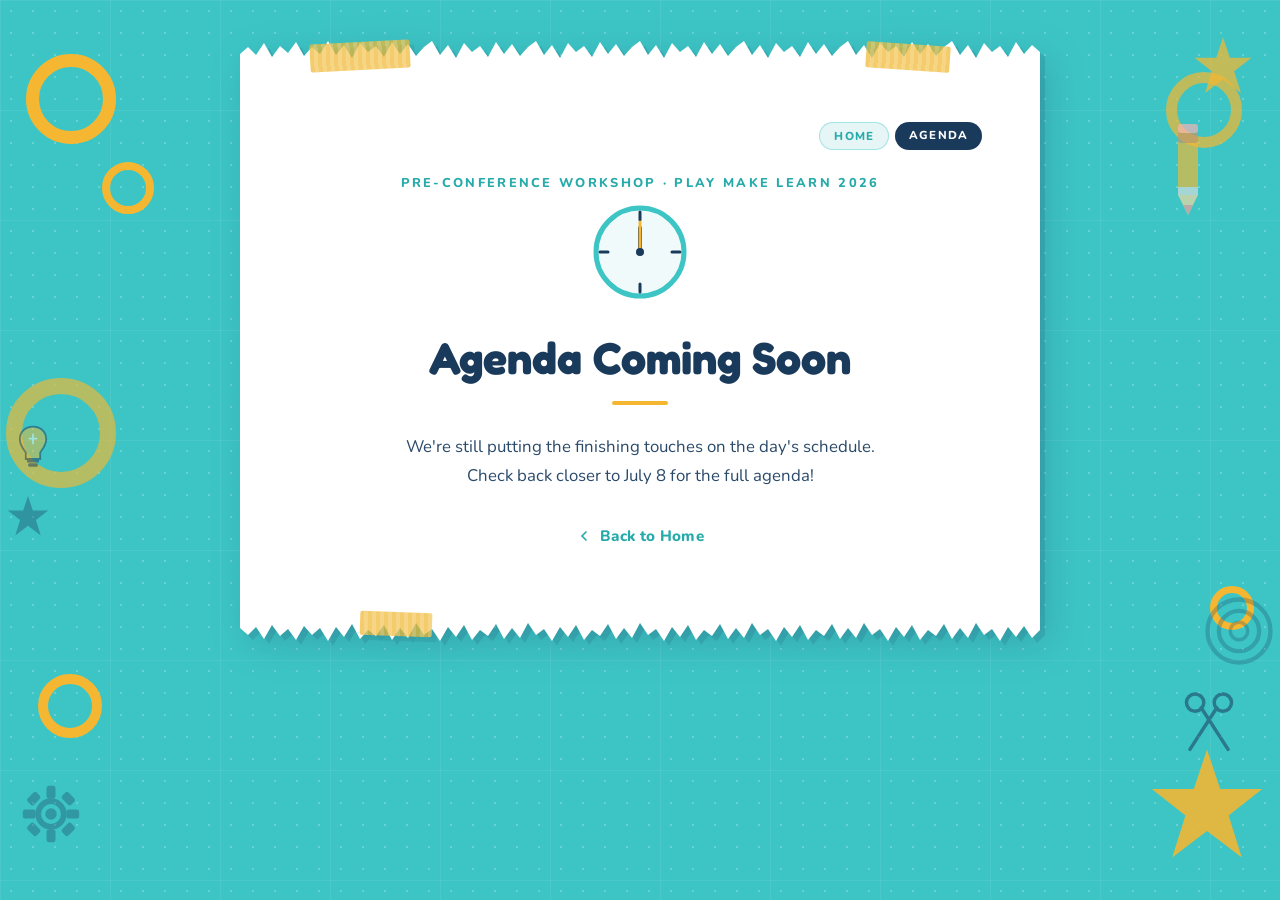
==== agenda.html @ 2caeff80 "Initial commit: STEAM and Making MiniCon pre-conference site" ====
<!DOCTYPE html>
<html lang="en">
<head>
  <meta charset="UTF-8">
  <meta name="viewport" content="width=device-width, initial-scale=1.0">
  <title>Agenda — STEAM and Making MiniCon 2026</title>
  <link rel="preconnect" href="https://fonts.googleapis.com">
  <link rel="preconnect" href="https://fonts.gstatic.com" crossorigin>
  <link href="https://fonts.googleapis.com/css2?family=Fredoka+One&family=Nunito:wght@400;600;700;800&display=swap" rel="stylesheet">
  <style>
    *, *::before, *::after { box-sizing: border-box; margin: 0; padding: 0; }

    :root {
      --teal:       #3DC5C5;
      --teal-dark:  #27AAAA;
      --navy:       #1A3A5C;
      --yellow:     #F5B731;
      --white:      #FFFFFF;
      --kraft:      #C4956A;
    }

    body {
      min-height: 100vh;
      background-color: var(--teal);
      background-image:
        radial-gradient(circle, rgba(255,255,255,0.22) 1.5px, transparent 1.5px),
        linear-gradient(rgba(255,255,255,0.07) 1px, transparent 1px),
        linear-gradient(90deg, rgba(255,255,255,0.07) 1px, transparent 1px);
      background-size: 22px 22px, 110px 110px, 110px 110px;
      font-family: 'Nunito', sans-serif;
      color: var(--navy);
      overflow-x: hidden;
      padding: 60px 24px 80px;
    }

    /* ─── RINGS ──────────────────────────────────────────────────── */
    .ring {
      position: fixed;
      border-radius: 50%;
      border-style: solid;
      border-color: var(--yellow);
      pointer-events: none;
      z-index: 0;
    }
    .r1 { width:90px;  height:90px;  border-width:13px; top:6%;    left:2%;   animation: bob1 5.2s ease-in-out infinite; }
    .r2 { width:52px;  height:52px;  border-width:8px;  top:18%;   left:8%;   animation: bob2 7.0s ease-in-out infinite 1.1s; }
    .r3 { width:110px; height:110px; border-width:16px; top:42%;   left:0.5%; animation: bob1 6.3s ease-in-out infinite 0.6s; opacity:.65; }
    .r4 { width:64px;  height:64px;  border-width:10px; bottom:18%;left:3%;   animation: bob2 8.5s ease-in-out infinite 2s; }
    .r5 { width:76px;  height:76px;  border-width:11px; top:8%;    right:3%;  animation: bob1 6.8s ease-in-out infinite 1.5s; opacity:.7; }
    .r6 { width:44px;  height:44px;  border-width:7px;  bottom:30%;right:2%;  animation: bob2 5.9s ease-in-out infinite 0.8s; }

    .star-wrap { position: fixed; pointer-events: none; z-index: 0; }
    .doodle    { position: fixed; pointer-events: none; z-index: 0; }

    /* ─── ANIMATIONS ──────────────────────────────────────────────── */
    @keyframes bob1 {
      0%,100% { transform: translateY(0)     rotate(0deg); }
      50%      { transform: translateY(-20px) rotate(7deg); }
    }
    @keyframes bob2 {
      0%,100% { transform: translateY(0)     rotate(0deg); }
      50%      { transform: translateY(-14px) rotate(-5deg); }
    }
    @keyframes spin-cw  { to { transform: rotate(360deg);  } }
    @keyframes spin-ccw { to { transform: rotate(-360deg); } }
    @keyframes card-in {
      from { opacity:0; transform: translateY(36px); }
      to   { opacity:1; transform: translateY(0); }
    }
    @keyframes pencil-bob {
      0%,100% { transform: translateY(0)   rotate(-14deg); }
      50%      { transform: translateY(-9px) rotate(-9deg); }
    }
    @keyframes scissors {
      0%,100% { transform: rotate(-22deg); }
      50%      { transform: rotate(-8deg); }
    }
    @keyframes glow {
      0%,100% { opacity:.45; }
      50%      { opacity:.9;  }
    }
    @keyframes clock-tick {
      0%   { transform: rotate(0deg); }
      100% { transform: rotate(360deg); }
    }
    @keyframes float-wrench {
      0%,100% { transform: translateY(0) rotate(20deg); }
      50%      { transform: translateY(-12px) rotate(28deg); }
    }

    /* ─── NAV TABS ────────────────────────────────────────────────── */
    .nav-tabs {
      display: flex;
      justify-content: flex-end;
      gap: 6px;
      margin-bottom: 24px;
    }
    .nav-tab {
      font-family: 'Nunito', sans-serif;
      font-weight: 800;
      font-size: .72rem;
      letter-spacing: .1em;
      text-transform: uppercase;
      text-decoration: none;
      padding: 5px 14px;
      border-radius: 50px;
      transition: background .15s, color .15s;
    }
    .nav-tab.active {
      background: var(--navy);
      color: var(--white);
    }
    .nav-tab:not(.active) {
      background: #e6f6f6;
      color: var(--teal-dark);
      border: 1.5px solid rgba(62,198,198,.4);
    }
    .nav-tab:not(.active):hover {
      background: #cfeeed;
    }

    /* ─── PAGE / CARD ─────────────────────────────────────────────── */
    .page {
      position: relative;
      z-index: 1;
      max-width: 800px;
      margin: 0 auto;
    }
    .card-wrap {
      position: relative;
      animation: card-in .9s cubic-bezier(.34,1.56,.64,1) both;
      filter: drop-shadow(5px 5px 0 rgba(26,58,92,.14)) drop-shadow(8px 10px 18px rgba(26,58,92,.2));
    }

    /* Torn paper edges */
    .tear {
      position: absolute;
      left: 0;
      right: 0;
      width: 100%;
      pointer-events: none;
      display: block;
    }
    .tear-top    { top:    -22px; height: 26px; }
    .tear-bottom { bottom: -22px; height: 26px; }

    .card {
      position: relative;
      background: var(--white);
      padding: 62px 58px 72px;
      text-align: center;
    }

    /* Masking tape */
    .tape {
      position: absolute;
      background: rgba(240,185,50,.72);
      z-index: 20;
      border-radius: 2px;
    }
    .tape::after {
      content: '';
      position: absolute;
      inset: 0;
      border-radius: 2px;
      background: repeating-linear-gradient(
        90deg,
        transparent 0px, transparent 4px,
        rgba(255,255,255,.18) 4px, rgba(255,255,255,.18) 8px
      );
    }
    .tape-tl { width:100px; height:28px; top:-18px; left:70px;   transform: rotate(-3deg); }
    .tape-tr { width: 84px; height:26px; top:-16px; right:90px;  transform: rotate(4deg);  }
    .tape-bl { width: 72px; height:24px; bottom:-14px; left:120px; transform: rotate(2deg); }

    /* ─── COMING SOON CONTENT ─────────────────────────────────────── */
    .eyebrow {
      font-weight: 800;
      font-size: .8rem;
      letter-spacing: .18em;
      text-transform: uppercase;
      color: var(--teal-dark);
      margin-bottom: 10px;
    }
    .cs-icon {
      margin: 0 auto 28px;
      width: 100px;
      height: 100px;
    }
    .cs-title {
      font-family: 'Fredoka One', cursive;
      font-size: clamp(2rem, 6vw, 2.8rem);
      color: var(--navy);
      margin-bottom: 16px;
    }
    .cs-desc {
      font-size: 1.05rem;
      line-height: 1.7;
      color: #2a4a6a;
      max-width: 480px;
      margin: 0 auto 36px;
    }
    .divider {
      width: 56px; height: 4px;
      background: var(--yellow);
      border-radius: 2px;
      margin: 0 auto 28px;
    }
    .back-link {
      display: inline-flex;
      align-items: center;
      gap: 8px;
      font-family: 'Nunito', sans-serif;
      font-weight: 800;
      font-size: .95rem;
      color: var(--teal-dark);
      text-decoration: none;
      letter-spacing: .02em;
      transition: color .15s;
    }
    .back-link:hover { color: var(--navy); }

    /* ─── RESPONSIVE ──────────────────────────────────────────────── */
    @media (max-width: 620px) {
      body { padding: 48px 14px 70px; }
      .card { padding: 52px 24px 56px; }
      .r3, .r4, .r6 { display: none; }
    }
  </style>
</head>
<body>

  <!-- Rings -->
  <div class="ring r1"></div>
  <div class="ring r2"></div>
  <div class="ring r3"></div>
  <div class="ring r4"></div>
  <div class="ring r5"></div>
  <div class="ring r6"></div>

  <!-- Starbursts -->
  <div class="star-wrap" style="bottom:3%;right:1%;width:120px;animation:spin-cw 22s linear infinite;opacity:.88;">
    <svg viewBox="0 0 100 100"><polygon points="50,2 61,35 96,35 68,57 79,92 50,70 21,92 32,57 4,35 39,35" fill="#F5B731"/></svg>
  </div>
  <div class="star-wrap" style="top:4%;right:2%;width:62px;animation:spin-ccw 14s linear infinite;opacity:.72;">
    <svg viewBox="0 0 100 100"><polygon points="50,2 61,35 96,35 68,57 79,92 50,70 21,92 32,57 4,35 39,35" fill="#F5B731"/></svg>
  </div>
  <div class="star-wrap" style="top:55%;left:0.5%;width:44px;animation:spin-cw 30s linear infinite 4s;opacity:.35;">
    <svg viewBox="0 0 100 100"><polygon points="50,2 61,35 96,35 68,57 79,92 50,70 21,92 32,57 4,35 39,35" fill="#1A3A5C"/></svg>
  </div>

  <!-- Pencil -->
  <svg class="doodle" style="top:13%;right:5.5%;width:44px;animation:pencil-bob 4s ease-in-out infinite;opacity:.65;" viewBox="0 0 44 110" fill="none">
    <rect x="12" y="12" width="20" height="62" rx="3" fill="#F5B731"/>
    <rect x="12" y="12" width="20" height="14" rx="3" fill="#C4956A"/>
    <rect x="12" y="70" width="20" height="8" rx="0" fill="#ddd"/>
    <polygon points="12,78 32,78 22,98" fill="#FFDBA0"/>
    <polygon points="17,88 27,88 22,98" fill="#FF9B9B"/>
    <rect x="12" y="7" width="20" height="9" rx="3" fill="#FFB3B3"/>
  </svg>

  <!-- Scissors -->
  <svg class="doodle" style="bottom:16%;right:3.5%;width:52px;animation:scissors 2.2s ease-in-out infinite;opacity:.55;" viewBox="0 0 60 80" fill="none">
    <circle cx="14" cy="18" r="10" stroke="#1A3A5C" stroke-width="4" fill="none"/>
    <circle cx="46" cy="18" r="10" stroke="#1A3A5C" stroke-width="4" fill="none"/>
    <line x1="21" y1="24" x2="52" y2="72" stroke="#1A3A5C" stroke-width="4" stroke-linecap="round"/>
    <line x1="39" y1="24" x2="8"  y2="72" stroke="#1A3A5C" stroke-width="4" stroke-linecap="round"/>
  </svg>

  <!-- Gear -->
  <svg class="doodle" style="bottom:6%;left:1.5%;width:64px;animation:spin-cw 12s linear infinite;opacity:.32;" viewBox="0 0 100 100">
    <circle cx="50" cy="50" r="20" fill="none" stroke="#1A3A5C" stroke-width="9"/>
    <circle cx="50" cy="50" r="9"  fill="#1A3A5C"/>
    <rect x="43" y="6"  width="14" height="20" rx="4" fill="#1A3A5C"/>
    <rect x="43" y="74" width="14" height="20" rx="4" fill="#1A3A5C"/>
    <rect x="6"  y="43" width="20" height="14" rx="4" fill="#1A3A5C"/>
    <rect x="74" y="43" width="20" height="14" rx="4" fill="#1A3A5C"/>
    <rect x="16" y="16" width="14" height="20" rx="4" fill="#1A3A5C" transform="rotate(45 23 26)"/>
    <rect x="70" y="16" width="14" height="20" rx="4" fill="#1A3A5C" transform="rotate(-45 77 26)"/>
    <rect x="16" y="64" width="14" height="20" rx="4" fill="#1A3A5C" transform="rotate(-45 23 74)"/>
    <rect x="70" y="64" width="14" height="20" rx="4" fill="#1A3A5C" transform="rotate(45 77 74)"/>
  </svg>

  <!-- Lightbulb -->
  <svg class="doodle" style="top:47%;left:1.2%;width:36px;animation:glow 3.5s ease-in-out infinite;opacity:.5;" viewBox="0 0 60 80" fill="none">
    <path d="M30 6 C16 6 8 16 8 27 C8 37 14 43 18 49 L18 60 L42 60 L42 49 C46 43 52 37 52 27 C52 16 44 6 30 6Z" fill="#F5B731" stroke="#1A3A5C" stroke-width="3"/>
    <rect x="20" y="60" width="20" height="6" rx="2" fill="#1A3A5C"/>
    <rect x="22" y="67" width="16" height="6" rx="2" fill="#1A3A5C"/>
    <line x1="30" y1="19" x2="30" y2="34" stroke="white" stroke-width="3" stroke-linecap="round"/>
    <line x1="24" y1="26" x2="36" y2="26" stroke="white" stroke-width="3" stroke-linecap="round"/>
  </svg>

  <!-- Concentric circles -->
  <svg class="doodle" style="bottom:26%;right:0.5%;width:70px;opacity:.25;" viewBox="0 0 80 80">
    <circle cx="40" cy="40" r="36" stroke="#1A3A5C" stroke-width="5" fill="none"/>
    <circle cx="40" cy="40" r="23" stroke="#1A3A5C" stroke-width="5" fill="none"/>
    <circle cx="40" cy="40" r="10" stroke="#1A3A5C" stroke-width="4" fill="none"/>
  </svg>

  <!-- ─────────────────────────────────────────────────────────────── -->
  <!-- MAIN CARD                                                        -->
  <!-- ─────────────────────────────────────────────────────────────── -->
  <div class="page">
    <div class="card-wrap">

      <!-- Torn paper top edge -->
      <svg class="tear tear-top" viewBox="0 0 800 26" preserveAspectRatio="none" xmlns="http://www.w3.org/2000/svg">
        <path d="M0,26 L0,16 L8,9 L16,17 L24,5 L32,19 L40,8 L48,15 L56,4 L64,18 L72,9 L80,16 L88,3 L96,17 L104,7 L112,20 L120,5 L128,14 L136,8 L144,19 L152,4 L160,16 L168,6 L176,18 L184,9 L192,3 L200,17 L208,7 L216,20 L224,5 L232,14 L240,8 L248,19 L256,4 L264,16 L272,6 L280,18 L288,9 L296,3 L304,17 L312,7 L320,20 L328,5 L336,14 L344,8 L352,19 L360,4 L368,16 L376,6 L384,18 L392,9 L400,3 L408,17 L416,7 L424,20 L432,5 L440,14 L448,8 L456,19 L464,4 L472,16 L480,6 L488,18 L496,9 L504,3 L512,17 L520,7 L528,20 L536,5 L544,14 L552,8 L560,19 L568,4 L576,16 L584,6 L592,18 L600,9 L608,3 L616,17 L624,7 L632,20 L640,5 L648,14 L656,8 L664,19 L672,4 L680,16 L688,6 L696,18 L704,9 L712,3 L720,17 L728,7 L736,20 L744,5 L752,14 L760,8 L768,19 L776,4 L784,16 L792,7 L800,14 L800,26 Z" fill="white"/>
      </svg>

      <!-- Torn paper bottom edge -->
      <svg class="tear tear-bottom" viewBox="0 0 800 26" preserveAspectRatio="none" xmlns="http://www.w3.org/2000/svg">
        <path d="M0,0 L0,10 L8,17 L16,9 L24,21 L32,7 L40,18 L48,11 L56,22 L64,8 L72,17 L80,10 L88,23 L96,9 L104,19 L112,6 L120,21 L128,12 L136,18 L144,7 L152,22 L160,10 L168,20 L176,5 L184,17 L192,11 L200,23 L208,9 L216,19 L224,7 L232,22 L240,12 L248,18 L256,6 L264,21 L272,10 L280,20 L288,5 L296,17 L304,11 L312,23 L320,9 L328,19 L336,7 L344,22 L352,12 L360,18 L368,6 L376,21 L384,10 L392,20 L400,5 L408,17 L416,11 L424,23 L432,9 L440,19 L448,7 L456,22 L464,12 L472,18 L480,6 L488,21 L496,10 L504,20 L512,5 L520,17 L528,11 L536,23 L544,9 L552,19 L560,7 L568,22 L576,12 L584,18 L592,6 L600,21 L608,10 L616,20 L624,5 L632,17 L640,11 L648,23 L656,9 L664,19 L672,7 L680,22 L688,12 L696,18 L704,6 L712,21 L720,10 L728,20 L736,5 L744,17 L752,11 L760,23 L768,9 L776,19 L784,8 L792,20 L800,12 L800,0 Z" fill="white"/>
      </svg>

      <!-- Masking tape -->
      <div class="tape tape-tl"></div>
      <div class="tape tape-tr"></div>
      <div class="tape tape-bl"></div>

      <div class="card">

        <nav class="nav-tabs">
          <a href="index.html" class="nav-tab">Home</a>
          <a href="agenda.html" class="nav-tab active">Agenda</a>
        </nav>

        <p class="eyebrow">Pre-Conference Workshop · Play Make Learn 2026</p>

        <!-- Animated clock/construction SVG -->
        <div class="cs-icon">
          <svg viewBox="0 0 100 100" fill="none" xmlns="http://www.w3.org/2000/svg">
            <!-- Clock face -->
            <circle cx="50" cy="50" r="44" fill="#f0fafa" stroke="#3DC5C5" stroke-width="5"/>
            <!-- Tick marks -->
            <line x1="50" y1="10" x2="50" y2="18" stroke="#1A3A5C" stroke-width="3" stroke-linecap="round"/>
            <line x1="50" y1="82" x2="50" y2="90" stroke="#1A3A5C" stroke-width="3" stroke-linecap="round"/>
            <line x1="10" y1="50" x2="18" y2="50" stroke="#1A3A5C" stroke-width="3" stroke-linecap="round"/>
            <line x1="82" y1="50" x2="90" y2="50" stroke="#1A3A5C" stroke-width="3" stroke-linecap="round"/>
            <!-- Hour hand -->
            <line x1="50" y1="50" x2="50" y2="26" stroke="#1A3A5C" stroke-width="4" stroke-linecap="round"/>
            <!-- Minute hand (animated) -->
            <g style="transform-origin:50px 50px; animation: clock-tick 6s linear infinite;">
              <line x1="50" y1="50" x2="50" y2="20" stroke="#F5B731" stroke-width="3" stroke-linecap="round"/>
            </g>
            <!-- Center dot -->
            <circle cx="50" cy="50" r="4" fill="#1A3A5C"/>
          </svg>
        </div>

        <h1 class="cs-title">Agenda Coming Soon</h1>
        <div class="divider"></div>
        <p class="cs-desc">
          We're still putting the finishing touches on the day's schedule. Check back closer to July 8 for the full agenda!
        </p>

        <a href="index.html" class="back-link">
          <svg width="16" height="16" viewBox="0 0 24 24" fill="none" stroke="currentColor" stroke-width="2.5" stroke-linecap="round"><polyline points="15 18 9 12 15 6"/></svg>
          Back to Home
        </a>
      </div><!-- /.card -->
    </div><!-- /.card-wrap -->
  </div><!-- /.page -->

</body>
</html>
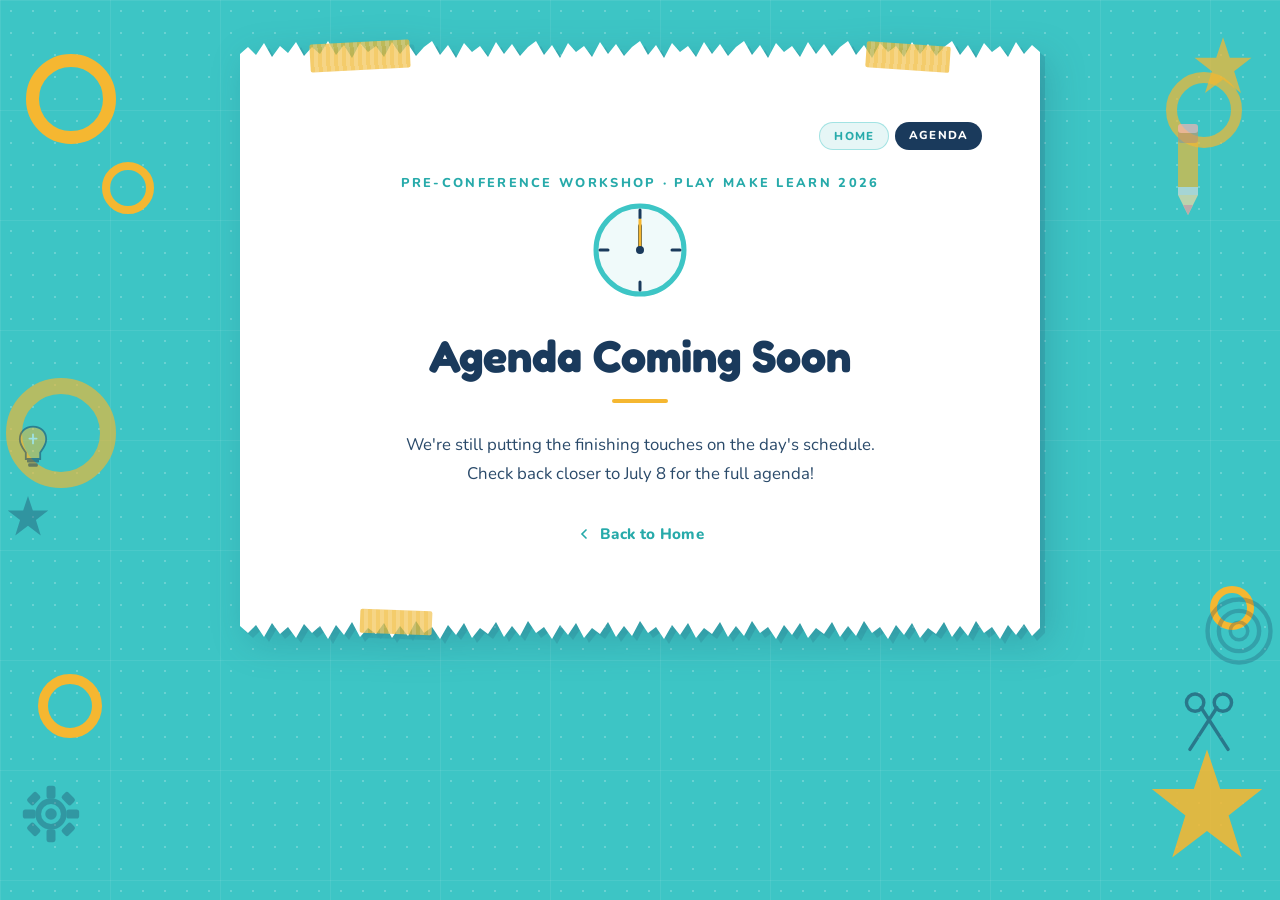
==== commit e7ad3dac: "Add files via upload" ====
--- a/agenda.html
+++ b/agenda.html
@@ -7,181 +7,12 @@
   <link rel="preconnect" href="https://fonts.googleapis.com">
   <link rel="preconnect" href="https://fonts.gstatic.com" crossorigin>
   <link href="https://fonts.googleapis.com/css2?family=Fredoka+One&family=Nunito:wght@400;600;700;800&display=swap" rel="stylesheet">
+  <link rel="stylesheet" href="styles.css">
   <style>
-    *, *::before, *::after { box-sizing: border-box; margin: 0; padding: 0; }
+    /* ─── AGENDA: card centred layout ───────────────────────────── */
+    .card { text-align: center; padding-bottom: 72px; }
 
-    :root {
-      --teal:       #3DC5C5;
-      --teal-dark:  #27AAAA;
-      --navy:       #1A3A5C;
-      --yellow:     #F5B731;
-      --white:      #FFFFFF;
-      --kraft:      #C4956A;
-    }
-
-    body {
-      min-height: 100vh;
-      background-color: var(--teal);
-      background-image:
-        radial-gradient(circle, rgba(255,255,255,0.22) 1.5px, transparent 1.5px),
-        linear-gradient(rgba(255,255,255,0.07) 1px, transparent 1px),
-        linear-gradient(90deg, rgba(255,255,255,0.07) 1px, transparent 1px);
-      background-size: 22px 22px, 110px 110px, 110px 110px;
-      font-family: 'Nunito', sans-serif;
-      color: var(--navy);
-      overflow-x: hidden;
-      padding: 60px 24px 80px;
-    }
-
-    /* ─── RINGS ──────────────────────────────────────────────────── */
-    .ring {
-      position: fixed;
-      border-radius: 50%;
-      border-style: solid;
-      border-color: var(--yellow);
-      pointer-events: none;
-      z-index: 0;
-    }
-    .r1 { width:90px;  height:90px;  border-width:13px; top:6%;    left:2%;   animation: bob1 5.2s ease-in-out infinite; }
-    .r2 { width:52px;  height:52px;  border-width:8px;  top:18%;   left:8%;   animation: bob2 7.0s ease-in-out infinite 1.1s; }
-    .r3 { width:110px; height:110px; border-width:16px; top:42%;   left:0.5%; animation: bob1 6.3s ease-in-out infinite 0.6s; opacity:.65; }
-    .r4 { width:64px;  height:64px;  border-width:10px; bottom:18%;left:3%;   animation: bob2 8.5s ease-in-out infinite 2s; }
-    .r5 { width:76px;  height:76px;  border-width:11px; top:8%;    right:3%;  animation: bob1 6.8s ease-in-out infinite 1.5s; opacity:.7; }
-    .r6 { width:44px;  height:44px;  border-width:7px;  bottom:30%;right:2%;  animation: bob2 5.9s ease-in-out infinite 0.8s; }
-
-    .star-wrap { position: fixed; pointer-events: none; z-index: 0; }
-    .doodle    { position: fixed; pointer-events: none; z-index: 0; }
-
-    /* ─── ANIMATIONS ──────────────────────────────────────────────── */
-    @keyframes bob1 {
-      0%,100% { transform: translateY(0)     rotate(0deg); }
-      50%      { transform: translateY(-20px) rotate(7deg); }
-    }
-    @keyframes bob2 {
-      0%,100% { transform: translateY(0)     rotate(0deg); }
-      50%      { transform: translateY(-14px) rotate(-5deg); }
-    }
-    @keyframes spin-cw  { to { transform: rotate(360deg);  } }
-    @keyframes spin-ccw { to { transform: rotate(-360deg); } }
-    @keyframes card-in {
-      from { opacity:0; transform: translateY(36px); }
-      to   { opacity:1; transform: translateY(0); }
-    }
-    @keyframes pencil-bob {
-      0%,100% { transform: translateY(0)   rotate(-14deg); }
-      50%      { transform: translateY(-9px) rotate(-9deg); }
-    }
-    @keyframes scissors {
-      0%,100% { transform: rotate(-22deg); }
-      50%      { transform: rotate(-8deg); }
-    }
-    @keyframes glow {
-      0%,100% { opacity:.45; }
-      50%      { opacity:.9;  }
-    }
-    @keyframes clock-tick {
-      0%   { transform: rotate(0deg); }
-      100% { transform: rotate(360deg); }
-    }
-    @keyframes float-wrench {
-      0%,100% { transform: translateY(0) rotate(20deg); }
-      50%      { transform: translateY(-12px) rotate(28deg); }
-    }
-
-    /* ─── NAV TABS ────────────────────────────────────────────────── */
-    .nav-tabs {
-      display: flex;
-      justify-content: flex-end;
-      gap: 6px;
-      margin-bottom: 24px;
-    }
-    .nav-tab {
-      font-family: 'Nunito', sans-serif;
-      font-weight: 800;
-      font-size: .72rem;
-      letter-spacing: .1em;
-      text-transform: uppercase;
-      text-decoration: none;
-      padding: 5px 14px;
-      border-radius: 50px;
-      transition: background .15s, color .15s;
-    }
-    .nav-tab.active {
-      background: var(--navy);
-      color: var(--white);
-    }
-    .nav-tab:not(.active) {
-      background: #e6f6f6;
-      color: var(--teal-dark);
-      border: 1.5px solid rgba(62,198,198,.4);
-    }
-    .nav-tab:not(.active):hover {
-      background: #cfeeed;
-    }
-
-    /* ─── PAGE / CARD ─────────────────────────────────────────────── */
-    .page {
-      position: relative;
-      z-index: 1;
-      max-width: 800px;
-      margin: 0 auto;
-    }
-    .card-wrap {
-      position: relative;
-      animation: card-in .9s cubic-bezier(.34,1.56,.64,1) both;
-      filter: drop-shadow(5px 5px 0 rgba(26,58,92,.14)) drop-shadow(8px 10px 18px rgba(26,58,92,.2));
-    }
-
-    /* Torn paper edges */
-    .tear {
-      position: absolute;
-      left: 0;
-      right: 0;
-      width: 100%;
-      pointer-events: none;
-      display: block;
-    }
-    .tear-top    { top:    -22px; height: 26px; }
-    .tear-bottom { bottom: -22px; height: 26px; }
-
-    .card {
-      position: relative;
-      background: var(--white);
-      padding: 62px 58px 72px;
-      text-align: center;
-    }
-
-    /* Masking tape */
-    .tape {
-      position: absolute;
-      background: rgba(240,185,50,.72);
-      z-index: 20;
-      border-radius: 2px;
-    }
-    .tape::after {
-      content: '';
-      position: absolute;
-      inset: 0;
-      border-radius: 2px;
-      background: repeating-linear-gradient(
-        90deg,
-        transparent 0px, transparent 4px,
-        rgba(255,255,255,.18) 4px, rgba(255,255,255,.18) 8px
-      );
-    }
-    .tape-tl { width:100px; height:28px; top:-18px; left:70px;   transform: rotate(-3deg); }
-    .tape-tr { width: 84px; height:26px; top:-16px; right:90px;  transform: rotate(4deg);  }
-    .tape-bl { width: 72px; height:24px; bottom:-14px; left:120px; transform: rotate(2deg); }
-
-    /* ─── COMING SOON CONTENT ─────────────────────────────────────── */
-    .eyebrow {
-      font-weight: 800;
-      font-size: .8rem;
-      letter-spacing: .18em;
-      text-transform: uppercase;
-      color: var(--teal-dark);
-      margin-bottom: 10px;
-    }
+    /* ─── COMING SOON CONTENT ────────────────────────────────────── */
     .cs-icon {
       margin: 0 auto 28px;
       width: 100px;
@@ -200,31 +31,17 @@
       max-width: 480px;
       margin: 0 auto 36px;
     }
-    .divider {
-      width: 56px; height: 4px;
-      background: var(--yellow);
-      border-radius: 2px;
-      margin: 0 auto 28px;
+    .divider { margin: 0 auto 28px; }
+
+    /* ─── AGENDA-SPECIFIC ANIMATIONS ─────────────────────────────── */
+    @keyframes clock-tick {
+      0%   { transform: rotate(0deg); }
+      100% { transform: rotate(360deg); }
     }
-    .back-link {
-      display: inline-flex;
-      align-items: center;
-      gap: 8px;
-      font-family: 'Nunito', sans-serif;
-      font-weight: 800;
-      font-size: .95rem;
-      color: var(--teal-dark);
-      text-decoration: none;
-      letter-spacing: .02em;
-      transition: color .15s;
-    }
-    .back-link:hover { color: var(--navy); }
 
-    /* ─── RESPONSIVE ──────────────────────────────────────────────── */
+    /* ─── RESPONSIVE (page-specific overrides) ───────────────────── */
     @media (max-width: 620px) {
-      body { padding: 48px 14px 70px; }
       .card { padding: 52px 24px 56px; }
-      .r3, .r4, .r6 { display: none; }
     }
   </style>
 </head>
--- a/styles.css
+++ b/styles.css
@@ -0,0 +1,309 @@
+/* ═══════════════════════════════════════════════════════════════════
+   STEAM and Making MiniCon — Shared Stylesheet
+   ═══════════════════════════════════════════════════════════════════ */
+
+*, *::before, *::after { box-sizing: border-box; margin: 0; padding: 0; }
+
+/* ─── CUSTOM PROPERTIES ──────────────────────────────────────────── */
+:root {
+  --teal:       #3DC5C5;
+  --teal-dark:  #27AAAA;
+  --teal-grid:  #35b8b8;
+  --navy:       #1A3A5C;
+  --yellow:     #F5B731;
+  --yellow-dk:  #D99E20;
+  --white:      #FFFFFF;
+  --kraft:      #C4956A;
+}
+
+/* ─── BODY / BACKGROUND ──────────────────────────────────────────── */
+body {
+  min-height: 100vh;
+  background-color: var(--teal);
+  background-image:
+    radial-gradient(circle, rgba(255,255,255,0.22) 1.5px, transparent 1.5px),
+    linear-gradient(rgba(255,255,255,0.07) 1px, transparent 1px),
+    linear-gradient(90deg, rgba(255,255,255,0.07) 1px, transparent 1px);
+  background-size: 22px 22px, 110px 110px, 110px 110px;
+  font-family: 'Nunito', sans-serif;
+  color: var(--navy);
+  overflow-x: hidden;
+  padding: 60px 24px 80px;
+}
+
+/* ─── BACKGROUND DECORATIVE RINGS ───────────────────────────────── */
+.ring {
+  position: fixed;
+  border-radius: 50%;
+  border-style: solid;
+  border-color: var(--yellow);
+  pointer-events: none;
+  z-index: 0;
+}
+.r1 { width:90px;  height:90px;  border-width:13px; top:6%;    left:2%;   animation: bob1 5.2s ease-in-out infinite; }
+.r2 { width:52px;  height:52px;  border-width:8px;  top:18%;   left:8%;   animation: bob2 7.0s ease-in-out infinite 1.1s; }
+.r3 { width:110px; height:110px; border-width:16px; top:42%;   left:0.5%; animation: bob1 6.3s ease-in-out infinite 0.6s; opacity:.65; }
+.r4 { width:64px;  height:64px;  border-width:10px; bottom:18%;left:3%;   animation: bob2 8.5s ease-in-out infinite 2s; }
+.r5 { width:76px;  height:76px;  border-width:11px; top:8%;    right:3%;  animation: bob1 6.8s ease-in-out infinite 1.5s; opacity:.7; }
+.r6 { width:44px;  height:44px;  border-width:7px;  bottom:30%;right:2%;  animation: bob2 5.9s ease-in-out infinite 0.8s; }
+
+/* ─── STARBURST / CRAFT SHAPES ───────────────────────────────────── */
+.star-wrap {
+  position: fixed;
+  pointer-events: none;
+  z-index: 0;
+}
+
+/* ─── FLOATING DOODLE ICONS ──────────────────────────────────────── */
+.doodle {
+  position: fixed;
+  pointer-events: none;
+  z-index: 0;
+}
+
+/* ─── ANIMATIONS ─────────────────────────────────────────────────── */
+@keyframes bob1 {
+  0%,100% { transform: translateY(0)     rotate(0deg); }
+  50%      { transform: translateY(-20px) rotate(7deg); }
+}
+@keyframes bob2 {
+  0%,100% { transform: translateY(0)     rotate(0deg); }
+  50%      { transform: translateY(-14px) rotate(-5deg); }
+}
+@keyframes spin-cw  { to { transform: rotate(360deg);  } }
+@keyframes spin-ccw { to { transform: rotate(-360deg); } }
+@keyframes pencil-bob {
+  0%,100% { transform: translateY(0)    rotate(-14deg); }
+  50%      { transform: translateY(-9px) rotate(-9deg); }
+}
+@keyframes scissors {
+  0%,100% { transform: rotate(-22deg); }
+  50%      { transform: rotate(-8deg); }
+}
+@keyframes glow {
+  0%,100% { opacity:.45; }
+  50%      { opacity:.9;  }
+}
+@keyframes card-in {
+  from { opacity:0; transform: translateY(36px); }
+  to   { opacity:1; transform: translateY(0); }
+}
+@keyframes btn-pulse {
+  0%,100% { box-shadow: 4px 4px 0 var(--navy), 0 6px 20px rgba(26,58,92,.2); }
+  50%      { box-shadow: 4px 4px 0 var(--navy), 0 10px 28px rgba(26,58,92,.35); }
+}
+
+/* ─── PAGE WRAPPER ───────────────────────────────────────────────── */
+.page {
+  position: relative;
+  z-index: 1;
+  max-width: 800px;
+  margin: 0 auto;
+}
+
+/* ─── CARD WRAPPER ───────────────────────────────────────────────── */
+.card-wrap {
+  position: relative;
+  animation: card-in .9s cubic-bezier(.34,1.56,.64,1) both;
+  filter: drop-shadow(5px 5px 0 rgba(26,58,92,.14)) drop-shadow(8px 10px 18px rgba(26,58,92,.2));
+}
+
+/* Torn-paper SVGs */
+.tear {
+  position: absolute;
+  left: 0;
+  right: 0;
+  width: 100%;
+  pointer-events: none;
+  display: block;
+}
+.tear-top    { top:    -22px; height: 26px; }
+.tear-bottom { bottom: -22px; height: 26px; }
+
+/* ─── CARD ───────────────────────────────────────────────────────── */
+.card {
+  position: relative;
+  background: var(--white);
+  padding: 62px 58px 58px;
+}
+
+/* ─── MASKING TAPE ───────────────────────────────────────────────── */
+.tape {
+  position: absolute;
+  background: rgba(240,185,50,.72);
+  z-index: 20;
+  border-radius: 2px;
+}
+.tape::after {
+  content: '';
+  position: absolute;
+  inset: 0;
+  border-radius: 2px;
+  background: repeating-linear-gradient(
+    90deg,
+    transparent 0px, transparent 4px,
+    rgba(255,255,255,.18) 4px, rgba(255,255,255,.18) 8px
+  );
+}
+.tape-tl { width:100px; height:28px; top:-18px;    left:70px;   transform: rotate(-3deg); }
+.tape-tr { width: 84px; height:26px; top:-16px;    right:90px;  transform: rotate(4deg);  }
+.tape-bl { width: 72px; height:24px; bottom:-14px; left:120px;  transform: rotate(2deg);  }
+
+/* ─── TYPOGRAPHY ─────────────────────────────────────────────────── */
+.eyebrow {
+  font-weight: 800;
+  font-size: .8rem;
+  letter-spacing: .18em;
+  text-transform: uppercase;
+  color: var(--teal-dark);
+  margin-bottom: 8px;
+}
+.title {
+  font-family: 'Fredoka One', cursive;
+  font-size: clamp(2.1rem, 6vw, 3.1rem);
+  color: var(--navy);
+  line-height: 1.1;
+  margin-bottom: 6px;
+}
+.subtitle {
+  font-weight: 700;
+  font-size: 1.05rem;
+  color: var(--teal-dark);
+  margin-bottom: 26px;
+}
+.divider {
+  width: 56px; height: 4px;
+  background: var(--yellow);
+  border-radius: 2px;
+  margin-bottom: 28px;
+}
+.section-head {
+  font-family: 'Fredoka One', cursive;
+  font-size: 1.2rem;
+  color: var(--navy);
+  margin-bottom: 14px;
+  display: flex;
+  align-items: center;
+  gap: 10px;
+}
+.section-head::after {
+  content: '';
+  flex: 1;
+  height: 2px;
+  background: rgba(62,198,198,.25);
+}
+
+/* ─── NAV TABS ───────────────────────────────────────────────────── */
+.nav-tabs {
+  display: flex;
+  justify-content: flex-end;
+  gap: 6px;
+  margin-bottom: 24px;
+}
+.nav-tab {
+  font-family: 'Nunito', sans-serif;
+  font-weight: 800;
+  font-size: .72rem;
+  letter-spacing: .1em;
+  text-transform: uppercase;
+  text-decoration: none;
+  padding: 5px 14px;
+  border-radius: 50px;
+  transition: background .15s, color .15s;
+}
+.nav-tab.active {
+  background: var(--navy);
+  color: var(--white);
+}
+.nav-tab:not(.active) {
+  background: #e6f6f6;
+  color: var(--teal-dark);
+  border: 1.5px solid rgba(62,198,198,.4);
+}
+.nav-tab:not(.active):hover {
+  background: #cfeeed;
+}
+
+/* ─── CALLOUT NOTE ───────────────────────────────────────────────── */
+.note {
+  background: #fffbeb;
+  border-left: 4px solid var(--yellow);
+  border-radius: 0 10px 10px 0;
+  padding: 14px 20px;
+  font-size: .9rem;
+  line-height: 1.65;
+  color: #4a3a10;
+  margin-bottom: 32px;
+}
+.note a { color: var(--navy); font-weight: 700; }
+
+/* ─── BUTTONS ────────────────────────────────────────────────────── */
+.btn-row {
+  display: flex;
+  flex-wrap: wrap;
+  gap: 16px;
+}
+.btn {
+  display: inline-flex;
+  align-items: center;
+  gap: 9px;
+  padding: 16px 30px;
+  border-radius: 50px;
+  font-family: 'Nunito', sans-serif;
+  font-weight: 800;
+  font-size: 1rem;
+  text-decoration: none;
+  letter-spacing: .02em;
+  transition: transform .2s cubic-bezier(.34,1.56,.64,1), box-shadow .2s;
+}
+.btn:hover { transform: translateY(-5px) rotate(-1.5deg); }
+
+.btn-reg {
+  background: var(--yellow);
+  color: var(--navy);
+  box-shadow: 4px 4px 0 var(--navy), 0 6px 20px rgba(26,58,92,.2);
+  animation: btn-pulse 3s ease-in-out infinite;
+}
+.btn-reg:hover { box-shadow: 6px 6px 0 var(--navy), 0 12px 28px rgba(26,58,92,.3); animation: none; }
+
+.btn-conf {
+  background: var(--navy);
+  color: var(--white);
+  box-shadow: 4px 4px 0 rgba(26,58,92,.4), 0 6px 20px rgba(26,58,92,.18);
+}
+.btn-conf:hover { box-shadow: 6px 6px 0 rgba(26,58,92,.5), 0 12px 28px rgba(26,58,92,.28); }
+
+.badge {
+  display: inline-flex;
+  align-items: center;
+  background: rgba(26,58,92,.18);
+  color: var(--navy);
+  font-size: .72rem;
+  font-weight: 800;
+  padding: 2px 9px;
+  border-radius: 20px;
+}
+
+/* ─── BACK LINK ──────────────────────────────────────────────────── */
+.back-link {
+  display: inline-flex;
+  align-items: center;
+  gap: 8px;
+  font-family: 'Nunito', sans-serif;
+  font-weight: 800;
+  font-size: .95rem;
+  color: var(--teal-dark);
+  text-decoration: none;
+  letter-spacing: .02em;
+  transition: color .15s;
+}
+.back-link:hover { color: var(--navy); }
+
+/* ─── RESPONSIVE ─────────────────────────────────────────────────── */
+@media (max-width: 620px) {
+  body  { padding: 48px 14px 70px; }
+  .card { padding: 52px 24px 44px; }
+  .btn-row  { flex-direction: column; }
+  .btn      { justify-content: center; }
+  .r3, .r4, .r6 { display: none; }
+}
